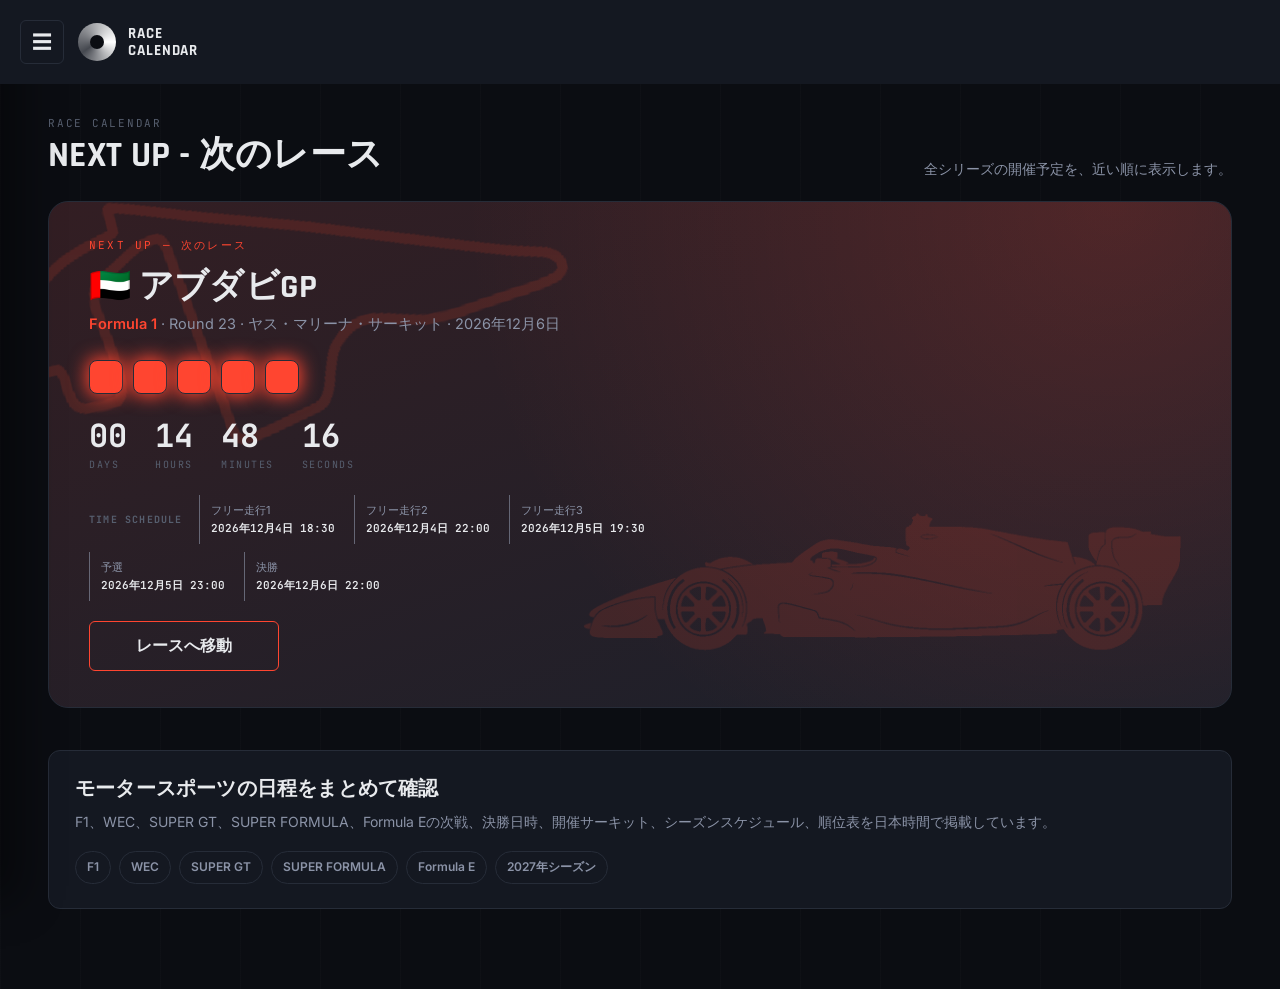
==== index.html @ 75c9a81f "Add files via upload" ====
<!--
  RACE CALENDAR — モータースポーツ観戦カレンダー
  ================================================
  ファイル構成（すべて同じフォルダに置いて index.html を開いてください。
  サブフォルダは使っていません）:
    index.html            … 画面の骨組み（このファイル）
    styles.css            … 見た目（レイアウト・配色・レスポンシブ対応）
    script.js              … 画面の動作（カレンダー描画・モーダル表示など）
    series-f1.js            ┐
    series-wec.js            │
    series-supergt.js        │ シリーズごとのレースデータ（日程・
    series-superformula.js   │ セッション・順位表）。script.js より
    series-formulae.js      ┘ 集約される
  中身は id="..." を付けた空の入れ物（div など）を用意しておき、
  script.js がその中身を毎回作り直す「描画関数」方式になっています。

  ◆ 車のシルエット／コース図を好きな画像に差し替えたい場合
  各 series-◯◯.js の中で、以下のように「画像ファイルへのパス」を追加すると、
  自動生成の線画の代わりに、その画像をシリーズのテーマカラーで
  表示します。透明PNGを使うと、透明部分を保ったままきれいに表示されます。
  画像は images フォルダに置き、スラッシュ（/）区切りで指定してください。
    ・シリーズ全体の車シルエットを変える → シリーズの "carImage": "images/任意のファイル名.png"
      例）"id": "f1", "carImage": "images/f1-car.png", ...
    ・特定のレース1つのコース図を変える → そのレースの "trackImage": "images/任意のファイル名.png"
      例）{ "round":1, "name":"...", "trackImage":"images/suzuka-map.png", ... }
  透明PNG（背景が透明なシルエットや図）を使うと自然になじみます。
-->
<!DOCTYPE html>
<html lang="ja">
<head>
<meta charset="UTF-8">
<meta name="viewport" content="width=device-width, initial-scale=1.0">
<title>RACE CALENDAR — モータースポーツ観戦カレンダー</title>
<meta name="description" content="F1、WEC、SUPER GT、SUPER FORMULA、Formula Eのレース日程、決勝開始時刻、サーキット、順位表を日本時間でまとめて確認できるモータースポーツカレンダーです。">
<meta name="robots" content="index, follow, max-image-preview:large">
<meta name="theme-color" content="#10141d">
<meta property="og:locale" content="ja_JP">
<meta property="og:type" content="website">
<meta property="og:site_name" content="RACE CALENDAR">
<meta property="og:title" content="RACE CALENDAR — モータースポーツ観戦カレンダー">
<meta property="og:description" content="主要モータースポーツの次戦、日程、タイムスケジュール、順位表を日本時間で確認できます。">
<meta name="twitter:card" content="summary">
<meta name="twitter:title" content="RACE CALENDAR — モータースポーツ観戦カレンダー">
<meta name="twitter:description" content="主要モータースポーツの次戦、日程、タイムスケジュール、順位表を日本時間で確認できます。">
<link rel="canonical" id="canonicalLink" href="./">
<link rel="icon" href="favicon.svg" type="image/svg+xml">
<link rel="preconnect" href="https://fonts.googleapis.com">
<link rel="preconnect" href="https://fonts.gstatic.com" crossorigin>
<link href="https://fonts.googleapis.com/css2?family=Rajdhani:wght@500;600;700&family=Inter:wght@400;500;600&family=JetBrains+Mono:wght@400;500;700&display=swap" rel="stylesheet">
<link rel="stylesheet" href="styles.css?v=20260815-seo">
</head>
<body>

<header class="app-header">
  <button class="menu-toggle" id="menuToggle" aria-label="メニューを開く">☰</button>
  <a class="brand" id="homeButton" href="index.html" aria-label="ホームへ戻る">
    <span class="brand-mark"></span>
    <span class="brand-text">RACE<br>CALENDAR</span>
  </a>
</header>

<div class="app">
  <!-- サイドバー：中身の <nav id="seriesNav"> は空のままにしておき、
       JS の renderNav() がシリーズ一覧ボタンを流し込む -->
  <aside class="sidebar" id="sidebar">
    <button class="sidebar-collapse" id="sidebarCollapse" aria-label="サイドバーを折りたたむ" aria-pressed="false">‹</button>
    <div class="sidebar-label">シリーズを選択</div>
    <nav class="series-nav" id="seriesNav"></nav>
    <div class="sidebar-footer">
      <div class="clock-label">現在時刻 (JST)</div>
      <div class="clock" id="clock">--:--:--</div>
    </div>
  </aside>

  <main class="main">
    <!-- ホーム：全シリーズを横断して、直近のレースを表示する -->
    <section class="home-view" id="homeView">
      <div class="home-heading">
        <div>
          <div class="home-eyebrow">RACE CALENDAR</div>
          <h1>NEXT UP - 次のレース</h1>
        </div>
        <p>全シリーズの開催予定を、近い順に表示します。</p>
      </div>
      <div class="home-featured" id="homeFeatured"></div>
      <section class="home-upcoming-section">
        <div class="section-heading"><h2>まもなく開催</h2><span>UPCOMING RACES</span></div>
        <div class="home-upcoming" id="homeUpcoming"></div>
      </section>
      <section class="seo-intro" aria-labelledby="seoIntroTitle">
        <h2 id="seoIntroTitle">モータースポーツの日程をまとめて確認</h2>
        <p>F1、WEC、SUPER GT、SUPER FORMULA、Formula Eの次戦、決勝日時、開催サーキット、シーズンスケジュール、順位表を日本時間で掲載しています。</p>
        <nav class="seo-series-links" aria-label="シリーズ別レースカレンダー">
          <a href="?season=2026&amp;series=f1">F1</a>
          <a href="?season=2026&amp;series=wec">WEC</a>
          <a href="?season=2026&amp;series=supergt">SUPER GT</a>
          <a href="?season=2026&amp;series=superformula">SUPER FORMULA</a>
          <a href="?season=2026&amp;series=formulae">Formula E</a>
          <a href="2027/index.html?season=2027&amp;series=f1">2027年シーズン</a>
        </nav>
      </section>
    </section>

    <div class="series-view" id="seriesView" hidden>
    <div class="series-toolbar"><label class="season-picker" for="seasonSelect"><span>シーズン</span><select id="seasonSelect" aria-label="シーズンを選択"></select></label></div>
    <!-- ヒーロー：次のレース名・カウントダウン・背景の車シルエット。
         中の id 付き要素は renderHero() が毎回書き換える -->
    <section class="hero" id="hero">
      <div class="hero-car" id="heroCar"></div>
      <div class="hero-track" id="heroTrack" aria-hidden="true"></div>
      <div class="hero-content">
        <div class="hero-eyebrow">NEXT UP — 次のレース</div>
        <h1 class="hero-title" id="heroRaceName">読み込み中...</h1>
        <div class="hero-meta" id="heroMeta"></div>
        <div class="lights" id="lights" aria-hidden="true">
          <div class="light"></div><div class="light"></div><div class="light"></div><div class="light"></div><div class="light"></div>
        </div>
        <div class="countdown" id="countdown">
          <div class="cd-block"><span id="cdDays">--</span><label>DAYS</label></div>
          <div class="cd-block"><span id="cdHours">--</span><label>HOURS</label></div>
          <div class="cd-block"><span id="cdMins">--</span><label>MINUTES</label></div>
          <div class="cd-block"><span id="cdSecs">--</span><label>SECONDS</label></div>
        </div>
        <div class="hero-sessions" id="heroSessions" aria-label="タイムスケジュール"></div>
      </div>
    </section>

    <!-- 月間カレンダー：日付マスは renderCalendar() が月替わりのたびに全部作り直す -->
    <section class="calendar-section">
      <div class="cal-header">
        <button class="cal-nav-btn" id="prevMonth" aria-label="前の月">‹</button>
        <h2 id="monthLabel">-</h2>
        <button class="cal-nav-btn" id="nextMonth" aria-label="次の月">›</button>
      </div>
      <div class="cal-grid" id="calGrid"></div>
    </section>

    <!-- シーズンスケジュール一覧：レースカードは renderList() が生成 -->
    <section class="race-list-section">
      <h2 id="listTitle">シーズンスケジュール</h2>
      <div class="race-list" id="raceList"></div>
    </section>

    <!-- 順位表：renderStandings() がシリーズごとの公式データから生成 -->
    <section class="standings-section">
      <h2 id="standingsTitle">ランキング</h2>
      <div class="standings-switch" role="group" aria-label="順位表の表示切り替え">
        <button type="button" class="active" data-standings-mode="drivers">ドライバーズ</button>
        <button type="button" data-standings-mode="teams">チーム</button>
      </div>
      <div class="standings-note" id="standingsNote"></div>
      <div class="standings-table" id="standingsTable"></div>
    </section>
    </div>
  </main>
</div>

<!-- レース詳細モーダル：普段は非表示（.openが付くと画面中央に表示される）。
     openRaceModal() が呼ばれるとこの中身を書き換えて表示する -->
<div class="modal-overlay" id="modalOverlay">
  <div class="modal" role="dialog" aria-modal="true" aria-labelledby="modalRaceName">
    <button class="modal-close" id="modalClose" aria-label="閉じる">✕</button>
    <div class="modal-header">
      <div class="modal-track" id="modalTrack"></div>
      <div class="modal-title">
        <h3 id="modalRaceName">-</h3>
        <div class="sub" id="modalSub">-</div>
      </div>
    </div>
    <div class="modal-section-label">セッションスケジュール</div>
    <div class="session-list" id="modalSessions"></div>
  </div>
</div>

<!-- シリーズごとのデータファイル（レース日程・順位表など）。
     ここに書かれた順番がサイドバーの並び順になる。
     読み込み後、各ファイルが window.SERIES_DATA に自分のシリーズを追加していく。
     script.js（画面の動作を作るメインのコード）は必ずこれらより後で読み込む -->
<script src="series-f1.js"></script>
<script src="series-wec.js?v=20260813-lmgt3-teams"></script>
<script src="series-supergt.js"></script>
<script src="series-superformula.js?v=20260815-simple-race-names"></script>
<script src="series-formulae.js?v=20260815-fe-china-map"></script>
<script src="home.js?v=20260815-five-upcoming-races"></script>
<script src="seo.js?v=20260815-seo"></script>
<script src="script.js?v=20260815-seo"></script>
</body>
</html>
---- styles.css ----
/* ==========================================================
     配色・共通トークン
     ここで定義した色や角丸のサイズを、下のあらゆるパーツが
     var(--◯◯) の形で参照している。色を変えたい時はここだけ直せばよい。
     --accent は「現在選択中のシリーズの色」を指し、
     JavaScript 側で switch のたびに document.documentElement の
     スタイルとして書き換えている（例: var(--red) → var(--blue)）。
     ========================================================== */
  :root{
    --bg:#0B0D12;          /* ページ全体の背景色（濃いアスファルト色） */
    --surface:#141821;      /* カードやサイドバーなど「面」の背景色 */
    --surface-alt:#1B202B;  /* surface よりわずかに明るい面（ホバー時など） */
    --line:#262C38;         /* 境界線の色 */
    --text:#E8EAED;         /* 主要な文字色 */
    --text-dim:#8B93A7;     /* 補助的な文字色（サーキット名など） */
    --text-faint:#565E6E;   /* さらに目立たせない文字色（ラベルなど） */
    /* --- 各レースシリーズのテーマカラー（色見本） --- */
    --red:#FF4530;      /* F1 */
    --amber:#FFB020;    /* SUPER GT */
    --green:#3DFF8C;    /* 決勝スタートランプ点灯時の色にも使用 */
    --blue:#3DA8FF;     /* WEC */
    --purple:#B47DFF;   /* 予備 */
    --orange:#FF8A3D;   /* SUPER FORMULA */
    --teal:#2DD4BF;     /* SUPER耐久 */
    --lime:#C6FF3D;     /* Formula E */
    --pink:#FF5FA8;     /* 予備 */
    --gold:#FFC94D;     /* 順位表の1位ハイライト用 */
    --radius-s:6px;   /* 小さい角丸（ボタンなど） */
    --radius-m:12px;  /* 中くらいの角丸（カードなど） */
    --radius-l:20px;  /* 大きい角丸（セクション全体など） */
    --accent: var(--red); /* 現在選択中シリーズのテーマカラー（JSで動的に切替） */
  }

  /* ページ全体の初期化（余白リセット・箱の計算方法を統一） */
  *{box-sizing:border-box; margin:0; padding:0;}
  html{scroll-behavior:smooth;}
  body{
    background:var(--bg);
    color:var(--text);
    font-family:'Inter', sans-serif;
    min-height:100vh;
    background-image:repeating-linear-gradient(90deg, rgba(255,255,255,0.015) 0px, rgba(255,255,255,0.015) 1px, transparent 1px, transparent 80px);
  }
  /* ホームは無地、シリーズ画面だけ選択中のテーマカラーで背景を染める。 */
  body.series-active{
    background-image:
      radial-gradient(circle at 85% -10%, color-mix(in srgb, var(--accent) 16%, transparent), transparent 42%),
      repeating-linear-gradient(90deg, rgba(255,255,255,0.015) 0px, rgba(255,255,255,0.015) 1px, transparent 1px, transparent 80px);
  }

  h1,h2,h3{font-family:'Rajdhani', sans-serif; font-weight:700; letter-spacing:0.01em;}
  ::selection{ background:var(--accent); color:#0B0D12; }
  a, button{ font-family:inherit; }

  /* ==========================================================
     全体レイアウト
     画面は「サイドバー（左）＋メイン（右）」の横並び(flex)構成。
     スマホ幅では .menu-toggle（ハンバーガーボタン）でサイドバーの
     表示/非表示を切り替える（詳しくは末尾の @media 参照）。
     ========================================================== */
  .app{ display:flex; min-height:100vh; }

  .app-header{
    position:fixed; inset:0 0 auto 0; z-index:70; height:84px;
    display:flex; align-items:center; gap:14px; padding:0 20px;
    background:var(--surface); border-bottom:0;
    backdrop-filter:blur(14px); -webkit-backdrop-filter:blur(14px);
  }

  /* PC・スマホ共通のサイドバー開閉ボタン */
  .menu-toggle{
    display:block;
    position:static; flex:none;
    width:44px; height:44px;
    background:var(--surface); border:1px solid var(--line);
    color:var(--text); border-radius:var(--radius-s);
    font-size:20px; cursor:pointer;
  }

  /* 左側のサイドバー本体（シリーズ切替ナビ＋現在時刻） */
  .sidebar{
    width:260px; min-width:260px;
    background:var(--surface);
    border-right:0;
    padding:94px 20px 28px;
    display:flex; flex-direction:column;
    position:fixed; left:0; top:0; height:100vh;
    overflow-y:auto; z-index:50; transform:translateX(-100%);
    box-shadow:20px 0 40px rgba(0,0,0,0.4); transition:transform .25s ease;
  }
  .sidebar.open{ transform:translateX(0); }

  .brand{ display:flex; align-items:center; gap:12px; position:static; margin:0; background:none; border:0; cursor:pointer; text-align:left; text-decoration:none; }
  .brand:focus-visible,.sidebar-collapse:focus-visible{ outline:2px solid var(--accent); outline-offset:3px; }
  .brand-mark{
    width:38px; height:38px; border-radius:50%;
    background:conic-gradient(from 90deg, #fff, #ffffff35 40%, #fff);
    display:flex; align-items:center; justify-content:center;
    position:relative; flex:none;
  }
  body.series-active .brand-mark{
    background:conic-gradient(from 90deg, var(--accent), #fff2 40%, var(--accent));
  }
  .brand-mark::after{
    content:""; width:14px; height:14px; border-radius:50%;
    background:var(--bg);
  }
  .brand-text{
    font-family:'Rajdhani', sans-serif; font-weight:700;
    font-size:15px; line-height:1.15; letter-spacing:0.06em; color:var(--text);
  }
  .sidebar-collapse{
    display:none;
    position:absolute; right:12px; left:auto; top:32px; z-index:2; width:30px; height:30px;
    border:1px solid var(--line); border-radius:50%; background:var(--surface-alt); color:var(--text-dim);
    cursor:pointer; font-size:22px; line-height:1; transition:transform .22s ease, color .15s ease;
  }
  .sidebar-collapse:hover{ color:var(--text); border-color:var(--accent); }
  .sidebar.collapsed{ width:78px; min-width:78px; padding:94px 14px 28px; overflow:visible; }
  .sidebar.collapsed .sidebar-label,.sidebar.collapsed .series-btn span:not(.dot),.sidebar.collapsed .sidebar-footer{ display:none; }
  .sidebar.collapsed .series-btn{ justify-content:center; padding:12px; }
  .sidebar.collapsed .sidebar-collapse{
    /* 折りたたみ時はロゴアイコンの横、サイドバー外側に表示する */
    right:-112px; left:auto; top:32px; transform:rotate(180deg);
  }

  .series-toolbar{ display:flex; justify-content:flex-end; margin-bottom:16px; }
  .season-picker{ display:flex; flex-direction:column; gap:6px; width:154px; }
  .season-picker span{ font-family:'JetBrains Mono',monospace; font-size:10px; letter-spacing:.13em; color:var(--text-faint); }
  .season-picker select{ width:100%; appearance:none; background:var(--surface-alt); color:var(--text); border:1px solid var(--line); border-radius:var(--radius-s); padding:9px 11px; font:600 13px 'JetBrains Mono',monospace; cursor:pointer; }
  .season-picker select:focus-visible{ outline:2px solid var(--accent); outline-offset:2px; }

  .sidebar-label{
    font-family:'JetBrains Mono', monospace; font-size:11px;
    letter-spacing:0.12em; color:var(--text-faint); margin-bottom:14px;
    text-transform:uppercase;
  }

  /* シリーズ切替ボタンの並び（中身は JS の renderNav() が生成する） */
  .series-nav{ display:flex; flex-direction:column; gap:4px; }
  .series-btn{
    display:flex; align-items:center; gap:12px;
    background:transparent; border:1px solid transparent;
    color:var(--text-dim); text-align:left;
    padding:10px 12px; border-radius:var(--radius-s);
    cursor:pointer; font-size:13.5px; font-weight:500;
    width:100%; text-decoration:none;
    transition:background .15s ease, color .15s ease, border-color .15s ease;
  }
  .series-btn .dot{
    width:9px; height:9px; border-radius:50%; flex:none;
    background:var(--dot-color, var(--text-faint));
    box-shadow:0 0 0 3px transparent;
    transition:box-shadow .15s ease;
  }
  .series-btn:hover{ background:var(--surface-alt); color:var(--text); }
  .series-btn:focus-visible{ outline:2px solid var(--accent); outline-offset:2px; }
  .series-btn.active{ background:var(--surface-alt); color:var(--text); border-color:var(--line); }
  .series-btn.active .dot{ box-shadow:0 0 0 3px color-mix(in srgb, var(--dot-color) 25%, transparent); }
  .series-btn .count{ margin-left:auto; font-family:'JetBrains Mono', monospace; font-size:11px; color:var(--text-faint); }
  .home-nav-btn{ margin-bottom:6px; }

  .sidebar-footer{ margin-top:auto; padding-top:24px; border-top:1px solid var(--line); }
  .clock-label{ font-family:'JetBrains Mono', monospace; font-size:10px; letter-spacing:0.15em; color:var(--text-faint); }
  .clock{ font-family:'JetBrains Mono', monospace; font-size:22px; color:var(--text); margin-top:4px; }

  /* ==========================================================
     メインエリア（右側）
     上から「ヒーロー（次のレース情報）」→「カレンダー」→
     「シーズンスケジュール一覧」→「順位表」の縦積み構成。
     ========================================================== */
  /* PC幅で画面いっぱいに広がるよう、横幅の上限(max-width)は設けていない。
     サイドバー(260px)を除いた残りの幅すべてを .main が使う */
  .main{ flex:1; width:100%; min-width:0; margin-left:0; padding:116px 48px 80px; transition:margin-left .25s ease, width .25s ease; }

  @media (min-width: 881px){
    .sidebar.open + .main{
      width:calc(100% - 260px);
      margin-left:260px;
    }
  }

  /* ホーム画面 */
  .home-heading{ display:flex; justify-content:space-between; align-items:end; gap:24px; margin-bottom:22px; }
  .home-eyebrow,.section-heading span{ font-family:'JetBrains Mono',monospace; font-size:11px; letter-spacing:.16em; color:var(--text-faint); }
  .home-heading h1{ font-size:36px; color:var(--text); }
  .home-heading p{ color:var(--text-dim); font-size:14px; }
  .home-featured{ --panel-accent:var(--home-color,var(--accent)); position:relative; overflow:hidden; min-height:260px; padding:36px 40px; border:1px solid var(--line); border-radius:var(--radius-l); background:linear-gradient(160deg, color-mix(in srgb, var(--panel-accent) 13%, var(--surface)) 0%, var(--surface-alt) 100%); margin-bottom:34px; }
  .home-featured::before{
    content:""; position:absolute; inset:0;
    background:radial-gradient(circle at 90% 0%, color-mix(in srgb, var(--panel-accent) 18%, transparent), transparent 55%);
    pointer-events:none;
  }
  .home-featured-content{ position:relative; z-index:1; max-width:720px; }
  .home-featured-car{ position:absolute; right:50px; bottom:-22px; z-index:0; width:600px; max-width:52%; opacity:.14; pointer-events:none; }
  .home-featured-car img,.home-featured-car svg{ display:block; width:100%; height:auto; }
  .home-featured-track{ position:absolute; z-index:0; left:-190px; top:-246px; bottom:auto; opacity:.14; transform:rotate(-13deg); pointer-events:none; }
  .home-featured-track .track-icon-img{ display:block; }
  .home-featured .hero-eyebrow{ color:var(--home-color,var(--accent)); }
  .home-featured .hero-meta .series-tag{ color:var(--home-color,var(--accent)); }
  .home-featured .home-countdown{ margin-bottom:24px; }
  .home-featured .home-sessions{ margin:0 0 20px; }
  .race-link-btn{ display:inline-flex; align-items:center; justify-content:center; padding:10px 15px; border:1px solid var(--home-color,var(--accent)); border-radius:var(--radius-s); background:transparent; color:var(--text); font-weight:600; cursor:pointer; text-decoration:none; transition:background .15s ease, color .15s ease; }
  .featured-race-link{ min-width:190px; min-height:50px; padding:13px 22px; font-size:16px; }
  .race-link-btn:hover{ background:var(--home-color,var(--accent)); color:var(--bg); }
  .section-heading{ display:flex; align-items:baseline; justify-content:space-between; margin-bottom:16px; }
  .section-heading h2{ font-size:22px; color:var(--text); }
  .home-upcoming{ display:flex; flex-direction:column; gap:10px; }
  .upcoming-card{ --home-color:var(--accent); position:relative; overflow:hidden; background:var(--surface); border:1px solid var(--line); border-left:4px solid var(--home-color); border-radius:var(--radius-m); padding:22px 24px; display:grid; grid-template-columns:185px 64px 190px minmax(0,1fr) auto; align-items:center; column-gap:18px; min-height:148px; }
  .upcoming-when{ grid-column:1; grid-row:1 / span 2; display:flex; flex-direction:column; gap:4px; }
  .upcoming-date{ font-family:'JetBrains Mono',monospace; font-size:13px; color:var(--text-dim); }
  .upcoming-days{ color:var(--home-color); font-family:'JetBrains Mono',monospace; font-size:42px; line-height:1; letter-spacing:-.06em; }
  .upcoming-days small{ font-size:15px; letter-spacing:0; margin-left:5px; }
  .upcoming-track{ grid-column:2; grid-row:1 / span 2; display:flex; align-items:center; justify-content:center; z-index:1; }
  .upcoming-track .track-icon-img{ display:block; }
  .upcoming-series{ grid-column:3; grid-row:1 / span 2; color:var(--text-dim); font-size:14px; font-weight:600; }
  .upcoming-card h3{ grid-column:4; grid-row:1; color:var(--text); font-size:24px; line-height:1.1; margin-bottom:5px; z-index:1; }
  .upcoming-circuit{ grid-column:4; grid-row:2; color:var(--text-dim); font-size:14px; line-height:1.4; z-index:1; }
  .upcoming-card .race-link-btn{ grid-column:5; grid-row:1 / span 2; width:140px; font-size:14px; z-index:1; }
  .upcoming-car{ position:absolute; right:300px; bottom:-22px; width:350px; opacity:.08; pointer-events:none; }
  .upcoming-car img,.upcoming-car svg{ display:block; width:100%; height:auto ;}
  .seo-intro{ margin-top:42px; padding:24px 26px; border:1px solid var(--line); border-radius:var(--radius-m); background:var(--surface); }
  .seo-intro h2{ color:var(--text); font-size:20px; margin-bottom:8px; }
  .seo-intro p{ color:var(--text-dim); font-size:14px; line-height:1.75; }
  .seo-series-links{ display:flex; flex-wrap:wrap; gap:8px; margin-top:16px; }
  .seo-series-links a{ padding:7px 11px; border:1px solid var(--line); border-radius:999px; color:var(--text-dim); font-size:12px; font-weight:600; text-decoration:none; }
  .seo-series-links a:hover{ border-color:var(--text-faint); color:var(--text); }
  .seo-series-links a:focus-visible{ outline:2px solid var(--accent); outline-offset:2px; }

  /* ヒーローセクション：次のレース名・カウントダウン・背景の車シルエット */
  .hero{
    --panel-accent:var(--accent);
    background:linear-gradient(160deg, color-mix(in srgb, var(--accent) 13%, var(--surface)) 0%, var(--surface-alt) 100%);
    border:1px solid var(--line);
    border-radius:var(--radius-l);
    padding:36px 40px;
    position:relative;
    overflow:hidden;
    margin-bottom:36px;
  }
  .hero::before{
    content:""; position:absolute; inset:0;
    background:radial-gradient(circle at 90% 0%, color-mix(in srgb, var(--accent) 18%, transparent), transparent 55%);
    pointer-events:none;
  }
  /* 背景に薄く表示する「そのシリーズの車シルエット」（JSのcarSVG()が中身を生成） */
  .hero-car{
    position:absolute; right:-10px; bottom:-14px; width:380px; max-width:52%;
    opacity:0.14; pointer-events:none; z-index:0; transition:opacity .3s ease;
  }
  .hero-track{
    position:absolute; left:-190px; top:-246px; bottom:auto; z-index:0; opacity:.14;
    transform:rotate(-13deg); pointer-events:none;
  }
  .hero-track .track-icon-img{ display:block; }
  .hero-car svg{ width:100%; height:auto; display:block; }
  /* 通常の画像表示に色フィルターを適用する。ローカルファイルを直接開く場合も安定して表示される。 */
  .tinted-image{
    display:block;
    filter:var(--image-filter, none);
  }
  .hero-car-img{
    width:150%; height:auto; object-fit:contain;max-width:200%;
    position:absolute; right:30px; bottom:-14px;
  }

  /* 文字エリアと背景の車が重なり始める幅では、コース図を優先する。 */
  @media (max-width: 1180px){
    .hero-car,.home-featured-car,.upcoming-car{ display:none; }
  }
  /* コース図は正方形の枠内に収める */
  .track-icon-img{
    display:inline-block; flex:none; object-fit:contain;
  }
  /* 文字情報は z-index:1 で車シルエットより手前に表示し、読みやすさを確保 */
  .hero-content{ position:relative; z-index:1; }
  .hero-sessions{ display:flex; flex-wrap:wrap; align-items:stretch; gap:8px; margin:20px 0 18px; max-width:880px; }
  .hero-sessions-title{ display:flex; align-items:center; padding-right:8px; color:var(--text-faint); font-family:'JetBrains Mono',monospace; font-size:10px; font-weight:700; letter-spacing:.12em; }
  .hero-session{ display:flex; flex-direction:column; justify-content:center; gap:3px; min-width:142px; padding:8px 11px; }
  .hero-sessions-title + .hero-session,
  .hero-session + .hero-session{ border-left:1px solid color-mix(in srgb, var(--text-dim) 62%, transparent); }
  .hero-session span{ color:var(--text-dim); font-size:11px; }
  .hero-session strong{ color:var(--text); font-family:'JetBrains Mono',monospace; font-size:11px; font-weight:600; white-space:nowrap; }
  .hero-eyebrow{ font-family:'JetBrains Mono', monospace; font-size:11px; letter-spacing:0.2em; color:var(--accent); margin-bottom:10px; }
  .hero-title{ font-size:34px; color:var(--text); margin-bottom:6px; }
  .hero-meta{ color:var(--text-dim); font-size:14.5px; margin-bottom:26px; }
  .hero-meta .series-tag{ color:var(--accent); font-weight:600; }

  /* F1の「スタートランプ」を模した5つのランプ。残り日数が少ないほど
     点灯数が増え、レース当日は緑（.go）になる（JSのsetLights()が制御） */
  .lights{ display:flex; gap:10px; margin-bottom:26px; }
  .light{ width:34px; height:34px; border-radius:8px; background:#2a1210; border:1px solid var(--line); transition:background .3s ease, box-shadow .3s ease; }
  .light.on{ background:var(--red); box-shadow:0 0 18px 2px color-mix(in srgb, var(--red) 70%, transparent); }
  .light.go{ background:var(--green); box-shadow:0 0 18px 2px color-mix(in srgb, var(--green) 70%, transparent); }

  /* 残り日数・時・分・秒を表示するカウントダウン表示（DAYS/HOURS/MIN/SEC） */
  .countdown{ display:flex; gap:28px; flex-wrap:wrap; }
  .cd-block{ display:flex; flex-direction:column; }
  .cd-block span{ font-family:'JetBrains Mono', monospace; font-size:32px; font-weight:700; color:var(--text); line-height:1; }
  .cd-block label{ font-family:'JetBrains Mono', monospace; font-size:10px; letter-spacing:0.15em; color:var(--text-faint); margin-top:6px; }

  /* 月間カレンダー：開催日のマスだけ色付き＆クリック可能になる
     （中身はJSのrenderCalendar()が月替わりのたびに作り直す） */
  .calendar-section{ background:var(--surface); border:1px solid var(--line); border-radius:var(--radius-l); padding:28px 30px; margin-bottom:36px; }
  .cal-header{ display:flex; align-items:center; justify-content:space-between; margin-bottom:20px; }
  .cal-header h2{ font-size:20px; color:var(--text); }
  .cal-nav-btn{ width:34px; height:34px; border-radius:var(--radius-s); background:var(--surface-alt); border:1px solid var(--line); color:var(--text-dim); cursor:pointer; font-size:16px; }
  .cal-nav-btn:hover{ color:var(--text); border-color:var(--accent); }
  .cal-nav-btn:focus-visible{ outline:2px solid var(--accent); outline-offset:2px; }

  .cal-grid{ display:grid; grid-template-columns:repeat(7, 1fr); gap:6px; }
  .cal-dow{ text-align:center; font-family:'JetBrains Mono', monospace; font-size:11px; color:var(--text-faint); padding-bottom:8px; letter-spacing:0.08em; }
  .cal-day{
    /* PC幅で列(1fr)が広がっても、セルの高さは一定の範囲に収まるようにして
       中身が空っぽの巨大な正方形にならないようにする（aspect-ratio指定はしない） */
    height:clamp(44px, 6vw, 72px);
    border-radius:var(--radius-s); background:var(--surface-alt);
    display:flex; flex-direction:column; align-items:center; justify-content:center;
    font-family:'JetBrains Mono', monospace; font-size:13px; color:var(--text-dim);
    position:relative;
  }
  .cal-day.empty{ background:transparent; }
  .cal-day.today{ box-shadow:inset 0 0 0 1.5px var(--text-faint); }
  .cal-day.race-day{ background:color-mix(in srgb, var(--accent) 16%, var(--surface-alt)); color:var(--text); cursor:pointer; font-weight:600; }
  .cal-day.race-day:hover{ background:color-mix(in srgb, var(--accent) 32%, var(--surface-alt)); }
  .cal-day.race-day::after{ content:""; position:absolute; bottom:5px; width:5px; height:5px; border-radius:50%; background:var(--accent); }
  .cal-day:focus-visible{ outline:2px solid var(--accent); outline-offset:2px; }

  /* シーズンスケジュール一覧：1レース＝1枚のカード。
     クリックするとそのレースの詳細（セッション日程）がモーダルで開く
     （中身はJSのrenderList()が生成、クリック処理はopenRaceModal()） */
  .race-list-section h2{ font-size:20px; margin-bottom:18px; color:var(--text); }
  .race-list{ display:flex; flex-direction:column; gap:10px; margin-bottom:36px; }
  .race-card{
    background:var(--surface); border:1px solid var(--line); border-left:3px solid var(--accent);
    border-radius:var(--radius-m); padding:14px 20px;
    display:grid; grid-template-columns:56px 48px 1fr auto; align-items:center; gap:16px;
    color:inherit; text-decoration:none; cursor:pointer; transition:transform .15s ease, border-color .15s ease;
  }
  .race-card:hover{ border-color:var(--accent); transform:translateY(-1px); }
  .race-card:focus-visible{ outline:2px solid var(--accent); outline-offset:2px; }
  .race-round{ font-family:'JetBrains Mono', monospace; font-size:11px; color:var(--text-faint); display:flex; flex-direction:column; gap:2px; }
  .race-round strong{ font-size:18px; color:var(--accent); font-family:'JetBrains Mono',monospace; }
  .race-track{ display:flex; align-items:center; justify-content:center; }
  .race-info h3{ font-size:16px; color:var(--text); margin-bottom:3px; font-weight:600; }
  .race-info .circuit{ font-size:12.5px; color:var(--text-dim); }
  .race-date{ font-family:'JetBrains Mono', monospace; font-size:13px; color:var(--text-dim); text-align:right; white-space:nowrap; }
  .race-card.past{ opacity:0.45; }

  /* 順位表：選択中シリーズのドライバー/チーム順位（サンプルデータ）
     （中身はJSのrenderStandings()が生成） */
  .standings-section h2{ font-size:20px; margin-bottom:8px; color:var(--text); }
  .standings-switch{ display:flex; gap:6px; margin:0 0 12px; }
  .standings-switch button{ border:1px solid var(--line); border-radius:999px; background:var(--surface-alt); color:var(--text-dim); padding:7px 13px; font:600 12px 'JetBrains Mono',monospace; cursor:pointer; }
  .standings-switch button.active{ border-color:var(--accent); background:color-mix(in srgb, var(--accent) 18%, var(--surface)); color:var(--text); }
  .standings-switch button:focus-visible{ outline:2px solid var(--accent); outline-offset:2px; }
  .standings-note{ font-size:12px; color:var(--text-faint); margin-bottom:14px; }
  .standings-table{ display:flex; flex-direction:column; gap:6px; }
  .standings-class{ display:flex; flex-direction:column; gap:6px; margin-bottom:18px; }
  .standings-class h3{ font-family:'JetBrains Mono',monospace; font-size:12px; letter-spacing:.12em; color:var(--accent); margin:2px 0 4px; }
  .standings-row{ display:grid; grid-template-columns:32px 1fr auto; align-items:center; gap:14px; background:var(--surface); border:1px solid var(--line); border-radius:var(--radius-m); padding:10px 16px; }
  .standings-row .pos{ font-family:'JetBrains Mono', monospace; font-weight:700; color:var(--accent); font-size:15px; }
  .standings-row.top1 .pos{ color:var(--gold); }
  .standings-row .driver{ display:flex; align-items:center; flex-wrap:wrap; gap:7px; font-size:14px; color:var(--text); font-weight:600; }
  .standings-row .team{ font-size:11.5px; color:var(--text-dim); }
  .standings-row .pts{ font-family:'JetBrains Mono', monospace; font-size:13px; color:var(--text-dim); text-align:right; white-space:nowrap; }

  /* レース詳細モーダル：カレンダーの開催日 or スケジュールカードを
     クリックした時に、練習走行・予選・決勝などのセッション時間を表示する
     画面全体を覆うポップアップ（JSのopenRaceModal()/closeModal()で開閉） */
  .modal-overlay{
    position:fixed; inset:0; background:rgba(5,6,9,0.72); backdrop-filter:blur(3px);
    display:flex; align-items:center; justify-content:center; z-index:200; padding:20px;
    opacity:0; pointer-events:none; transition:opacity .2s ease;
  }
  .modal-overlay.open{ opacity:1; pointer-events:auto; }
  .modal{
    background:var(--surface); border:1px solid var(--line); border-radius:var(--radius-l);
    max-width:520px; width:100%; max-height:85vh; overflow-y:auto; padding:32px; position:relative;
    transform:translateY(10px); transition:transform .2s ease;
  }
  .modal-overlay.open .modal{ transform:translateY(0); }
  .modal-close{
    position:absolute; top:18px; right:18px; width:36px; height:36px; border-radius:50%;
    background:var(--surface-alt); border:1px solid var(--line); color:var(--text-dim); cursor:pointer; font-size:18px;
  }
  .modal-close:focus-visible{ outline:2px solid var(--accent); outline-offset:2px; }
  .modal-header{ display:flex; gap:18px; align-items:center; margin-bottom:22px; padding-right:30px; }
  .modal-title h3{ font-size:21px; color:var(--text); }
  .modal-title .sub{ font-size:12.5px; color:var(--text-dim); margin-top:4px; }
  .modal-section-label{ font-family:'JetBrains Mono', monospace; font-size:11px; letter-spacing:0.15em; color:var(--text-faint); margin-bottom:10px; text-transform:uppercase; }
  .session-list{ display:flex; flex-direction:column; gap:8px; }
  .session-row{ display:flex; justify-content:space-between; align-items:center; background:var(--surface-alt); border-radius:var(--radius-s); padding:11px 14px; border-left:3px solid var(--accent); }
  .session-row .label{ font-size:13.5px; color:var(--text); font-weight:500; }
  .session-row .time{ font-family:'JetBrains Mono', monospace; font-size:12.5px; color:var(--text-dim); }

  /* スマホ・タブレット幅（880px以下）向けの調整：
     サイドバーを画面外に隠し、ハンバーガーボタンで開閉する形に切替 */
  @media (max-width: 880px){
    .menu-toggle{ display:block; }
    .sidebar{ position:fixed; z-index:50; left:0; top:0; transform:translateX(-100%); transition:transform .25s ease; box-shadow:20px 0 40px rgba(0,0,0,0.4); }
    .sidebar.open{ transform:translateX(0); }
    .sidebar.collapsed{ width:260px; min-width:260px; padding:94px 20px 28px; overflow-y:auto; }
    .sidebar.collapsed .sidebar-label,.sidebar.collapsed .series-btn span:not(.dot),.sidebar.collapsed .sidebar-footer{ display:initial; }
    .sidebar.collapsed .series-btn{ justify-content:flex-start; padding:10px 12px; }
    .sidebar-collapse{ display:none; }
    .main{ padding:108px 20px 60px; }
    .home-heading{ align-items:start; flex-direction:column; }
    .upcoming-card{ grid-template-columns:155px 56px minmax(0,1fr) auto; row-gap:6px; }
    .upcoming-when{ grid-column:1; grid-row:1 / span 3; }
    .upcoming-track{ grid-column:2; grid-row:1 / span 3; }
    .upcoming-series{ grid-column:3; grid-row:1; }
    .upcoming-card h3{ grid-column:3; grid-row:2; }
    .upcoming-circuit{ grid-column:3; grid-row:3; }
    .upcoming-card .race-link-btn{ grid-column:4; grid-row:1 / span 3; }
    .upcoming-card h3{ font-size:21px; }
    .upcoming-car{ right:140px; width:170px; }
    .hero{ padding:26px 22px; }
    .hero-title{ font-size:26px; }
    /* 大きな背景コース図を、左上に消えずカード内で見える大きさへ調整する。 */
    .hero-track{ left:-92px; top:-82px; bottom:auto; opacity:.12; transform:rotate(-13deg) scale(.70); transform-origin:left top; }
    .home-featured-track{ left:-92px; top:-82px; bottom:auto; opacity:.12; transform:rotate(-13deg) scale(.70); transform-origin:left top; }
    .race-card{ grid-template-columns:40px 40px 1fr; }
    .race-date{ grid-column:1 / -1; text-align:left; }
  }

  @media (max-width: 540px){
    .hero-sessions{ gap:6px; }
    .hero-sessions-title{ width:100%; padding:0 0 2px; }
    .hero-session{ min-width:calc(50% - 3px); flex:1; }
    .hero-session + .hero-session{ border-left:0; }
    .hero-sessions-title + .hero-session{ border-left:0; }
    .hero-session:nth-of-type(even){ border-left:1px solid color-mix(in srgb, var(--text-dim) 62%, transparent); }
    .hero-track{ left:-120px; top:-92px; opacity:.11; transform:rotate(-13deg) scale(.70); }
    .home-featured-track{ left:-120px; top:-92px; opacity:.11; transform:rotate(-13deg) scale(.70); }
    .upcoming-card{ grid-template-columns:1fr 52px auto; gap:6px 12px; }
    .upcoming-when{ grid-column:1; grid-row:1; }
    .upcoming-track{ grid-column:2; grid-row:1 / span 4; }
    .upcoming-series{ grid-column:1; grid-row:2; }
    .upcoming-card h3{ grid-column:1; grid-row:3; }
    .upcoming-circuit{ grid-column:1; grid-row:4; }
    .upcoming-card .race-link-btn{ grid-column:3; grid-row:1 / span 4; }
    .home-featured-count{ gap:12px; }
    .home-featured-count strong{ font-size:21px; }
  }

  /* OS側で「アニメーションを減らす」設定をしている人向けに、
     アニメーション・トランジションを無効化するアクセシビリティ対応 */
  @media (prefers-reduced-motion: reduce){
    *{ animation:none !important; transition:none !important; }
    html{ scroll-behavior:auto; }
  }
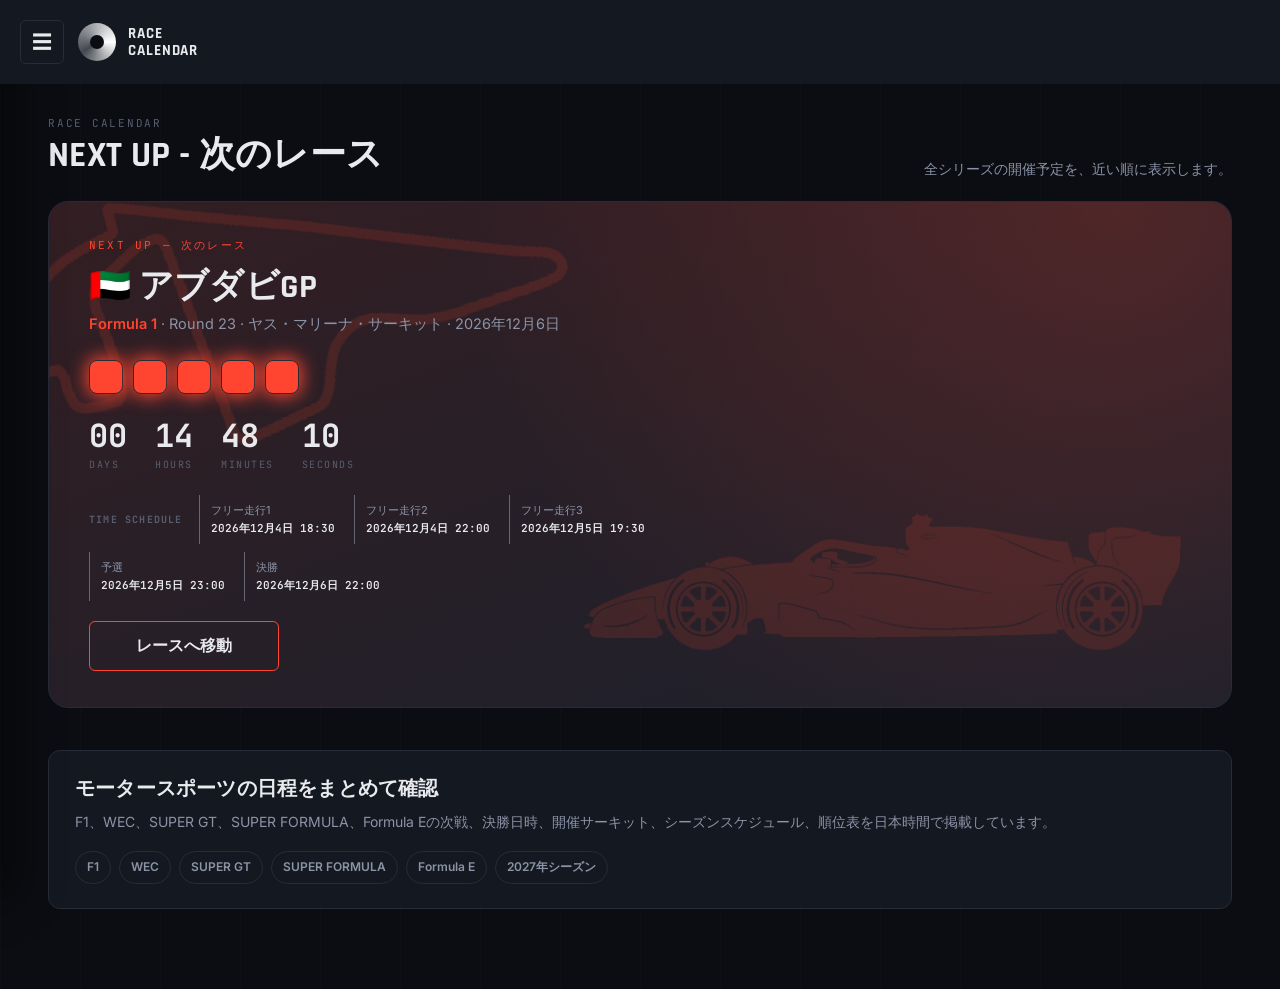
==== commit edf5c0d1: "Add production sitemap and canonical URLs" ====
--- a/index.html
+++ b/index.html
@@ -39,10 +39,12 @@
 <meta property="og:site_name" content="RACE CALENDAR">
 <meta property="og:title" content="RACE CALENDAR — モータースポーツ観戦カレンダー">
 <meta property="og:description" content="主要モータースポーツの次戦、日程、タイムスケジュール、順位表を日本時間で確認できます。">
+<meta property="og:url" content="https://racecalendar98.github.io/racecalendar/">
 <meta name="twitter:card" content="summary">
 <meta name="twitter:title" content="RACE CALENDAR — モータースポーツ観戦カレンダー">
 <meta name="twitter:description" content="主要モータースポーツの次戦、日程、タイムスケジュール、順位表を日本時間で確認できます。">
-<link rel="canonical" id="canonicalLink" href="./">
+<link rel="canonical" id="canonicalLink" href="https://racecalendar98.github.io/racecalendar/">
+<link rel="sitemap" type="application/xml" href="https://racecalendar98.github.io/racecalendar/sitemap.xml">
 <link rel="icon" href="favicon.svg" type="image/svg+xml">
 <link rel="preconnect" href="https://fonts.googleapis.com">
 <link rel="preconnect" href="https://fonts.gstatic.com" crossorigin>
@@ -182,7 +184,7 @@
 <script src="series-superformula.js?v=20260815-simple-race-names"></script>
 <script src="series-formulae.js?v=20260815-fe-china-map"></script>
 <script src="home.js?v=20260815-five-upcoming-races"></script>
-<script src="seo.js?v=20260815-seo"></script>
-<script src="script.js?v=20260815-seo"></script>
+<script src="seo.js?v=20260815-sitemap"></script>
+<script src="script.js?v=20260815-sitemap"></script>
 </body>
 </html>
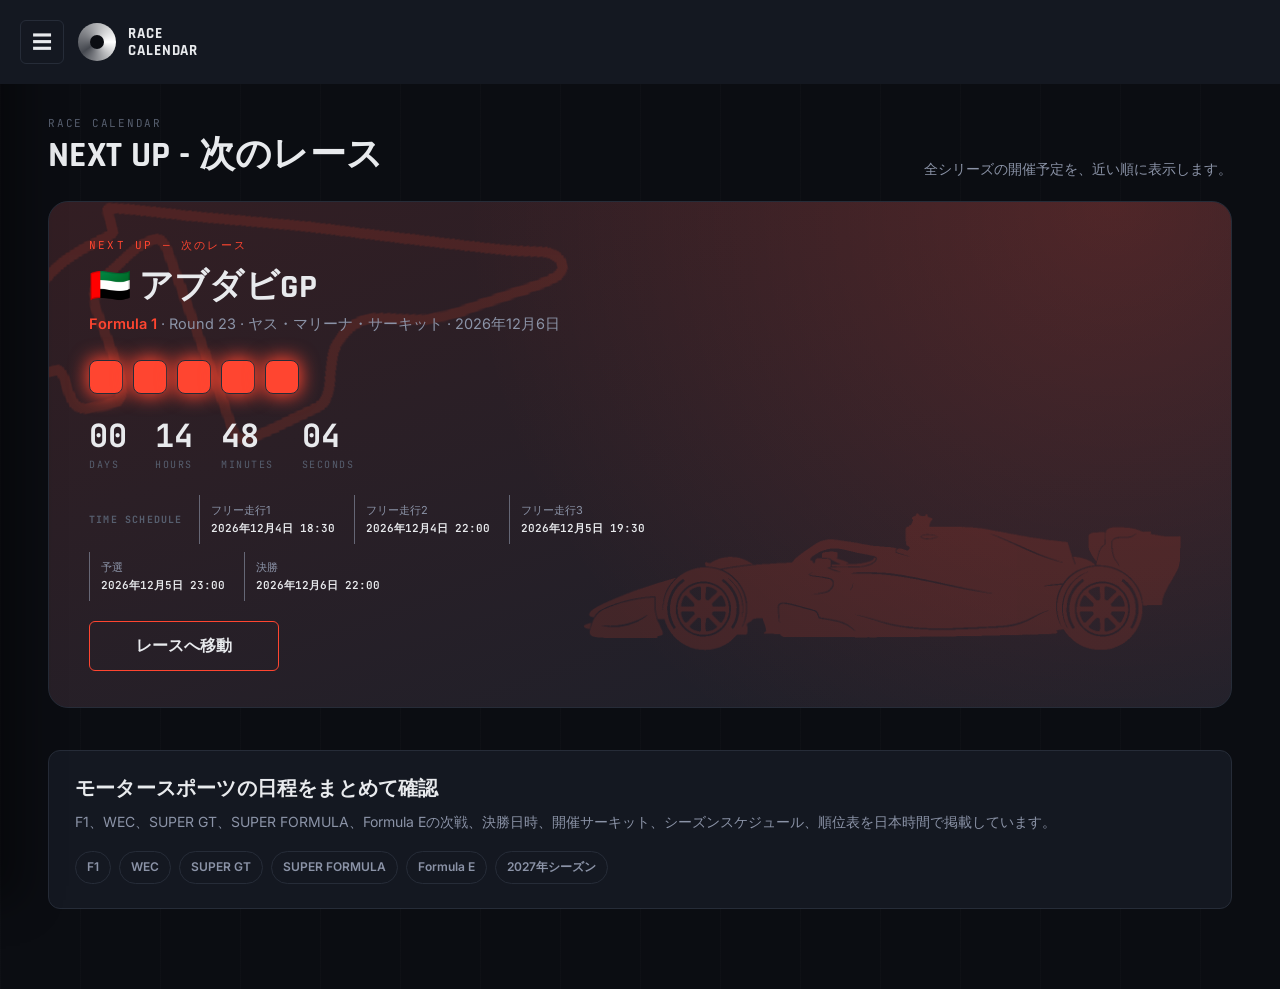
==== commit 136ffd1c: "Add Search Console verification tag" ====
--- a/index.html
+++ b/index.html
@@ -33,6 +33,7 @@
 <title>RACE CALENDAR — モータースポーツ観戦カレンダー</title>
 <meta name="description" content="F1、WEC、SUPER GT、SUPER FORMULA、Formula Eのレース日程、決勝開始時刻、サーキット、順位表を日本時間でまとめて確認できるモータースポーツカレンダーです。">
 <meta name="robots" content="index, follow, max-image-preview:large">
+<meta name="google-site-verification" content="Ce-ZVCruUuvqPMZ5EYqpmy9wGQrwwfwDOZL-1CFPQLg">
 <meta name="theme-color" content="#10141d">
 <meta property="og:locale" content="ja_JP">
 <meta property="og:type" content="website">
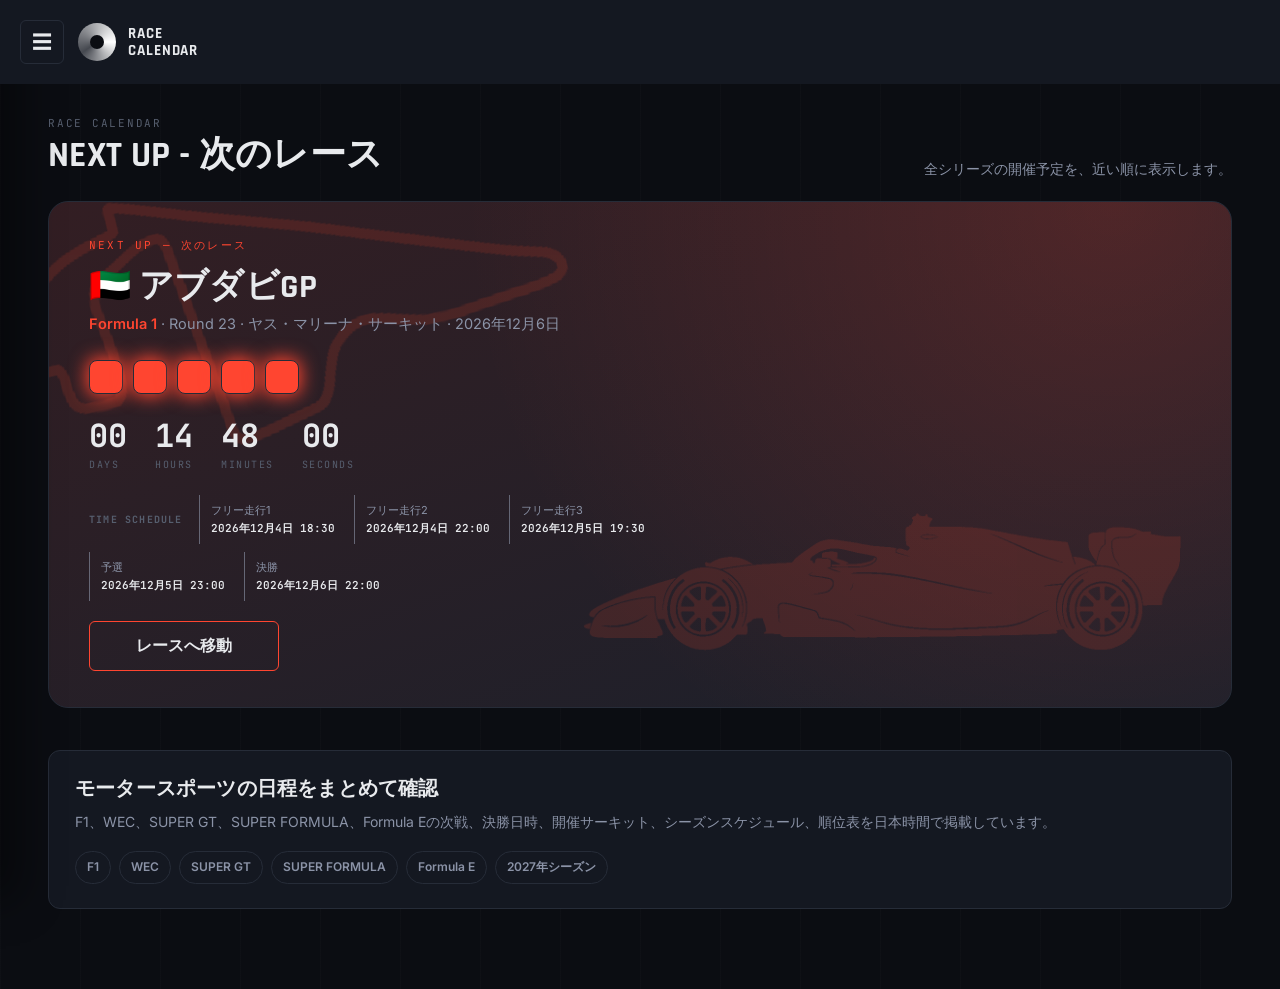
==== commit d199ce0c: "Improve upcoming race cards on mobile" ====
--- a/index.html
+++ b/index.html
@@ -50,7 +50,7 @@
 <link rel="preconnect" href="https://fonts.googleapis.com">
 <link rel="preconnect" href="https://fonts.gstatic.com" crossorigin>
 <link href="https://fonts.googleapis.com/css2?family=Rajdhani:wght@500;600;700&family=Inter:wght@400;500;600&family=JetBrains+Mono:wght@400;500;700&display=swap" rel="stylesheet">
-<link rel="stylesheet" href="styles.css?v=20260815-seo">
+<link rel="stylesheet" href="styles.css?v=20260815-mobile-upcoming">
 </head>
 <body>
 
--- a/styles.css
+++ b/styles.css
@@ -433,13 +433,26 @@
     .hero-session:nth-of-type(even){ border-left:1px solid color-mix(in srgb, var(--text-dim) 62%, transparent); }
     .hero-track{ left:-120px; top:-92px; opacity:.11; transform:rotate(-13deg) scale(.70); }
     .home-featured-track{ left:-120px; top:-92px; opacity:.11; transform:rotate(-13deg) scale(.70); }
-    .upcoming-card{ grid-template-columns:1fr 52px auto; gap:6px 12px; }
-    .upcoming-when{ grid-column:1; grid-row:1; }
-    .upcoming-track{ grid-column:2; grid-row:1 / span 4; }
-    .upcoming-series{ grid-column:1; grid-row:2; }
-    .upcoming-card h3{ grid-column:1; grid-row:3; }
-    .upcoming-circuit{ grid-column:1; grid-row:4; }
-    .upcoming-card .race-link-btn{ grid-column:3; grid-row:1 / span 4; }
+    .home-upcoming{ gap:14px; }
+    .home-upcoming-section .section-heading{ align-items:flex-end; gap:10px; }
+    .home-upcoming-section .section-heading h2{ font-size:24px; }
+    .home-upcoming-section .section-heading span{ font-size:9px; text-align:right; }
+    .upcoming-card{
+      min-height:0; padding:20px;
+      grid-template-columns:minmax(0,1fr) 72px;
+      grid-template-rows:auto auto auto auto auto;
+      gap:8px 14px;
+    }
+    .upcoming-when{ grid-column:1; grid-row:1; gap:6px; }
+    .upcoming-days{ font-size:48px; }
+    .upcoming-date{ font-size:13px; }
+    .upcoming-track{ grid-column:2; grid-row:1 / span 2; align-self:center; }
+    .upcoming-track .track-icon-img,.upcoming-track svg{ width:64px !important; height:64px !important; }
+    .upcoming-series{ grid-column:1; grid-row:2; font-size:14px; }
+    .upcoming-card h3{ grid-column:1 / -1; grid-row:3; margin:6px 0 0; font-size:24px; line-height:1.2; }
+    .upcoming-circuit{ grid-column:1 / -1; grid-row:4; font-size:15px; line-height:1.55; }
+    .upcoming-card .race-link-btn{ grid-column:1 / -1; grid-row:5; width:100%; min-height:48px; margin-top:8px; font-size:15px; }
+    .upcoming-car{ right:-30px; bottom:38px; width:240px; opacity:.055; }
     .home-featured-count{ gap:12px; }
     .home-featured-count strong{ font-size:21px; }
   }
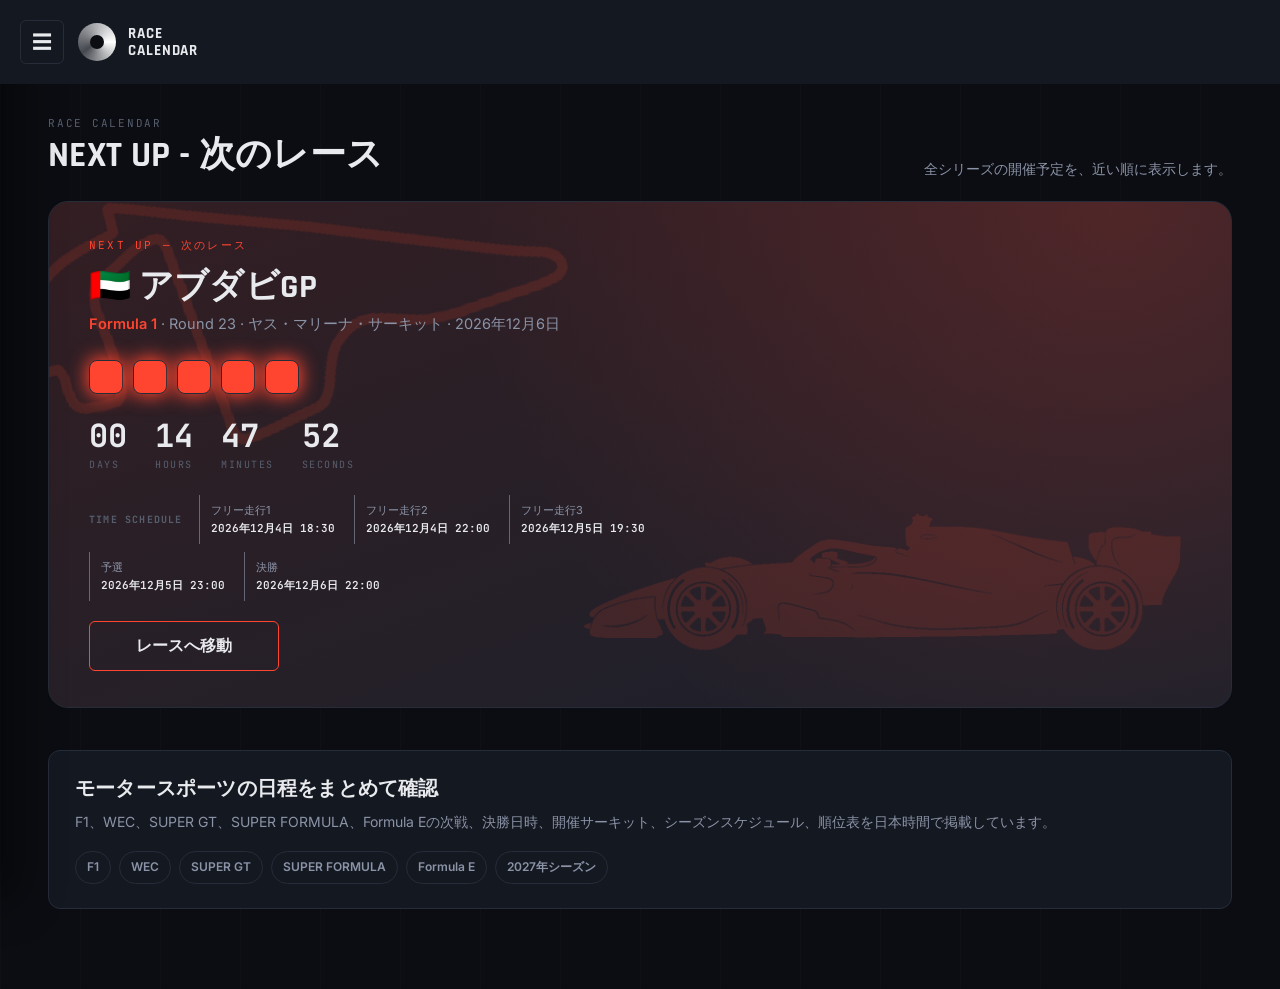
==== commit 0cf26bfa: "Restore home countdown and use Brands Hatch PNG" ====
--- a/index.html
+++ b/index.html
@@ -184,7 +184,7 @@
 <script src="series-supergt.js"></script>
 <script src="series-superformula.js?v=20260815-simple-race-names"></script>
 <script src="series-formulae.js?v=20260815-fe-china-map"></script>
-<script src="home.js?v=20260815-five-upcoming-races"></script>
+<script src="home.js?v=20260815-live-home-timer"></script>
 <script src="seo.js?v=20260815-sitemap"></script>
 <script src="script.js?v=20260815-sitemap"></script>
 </body>
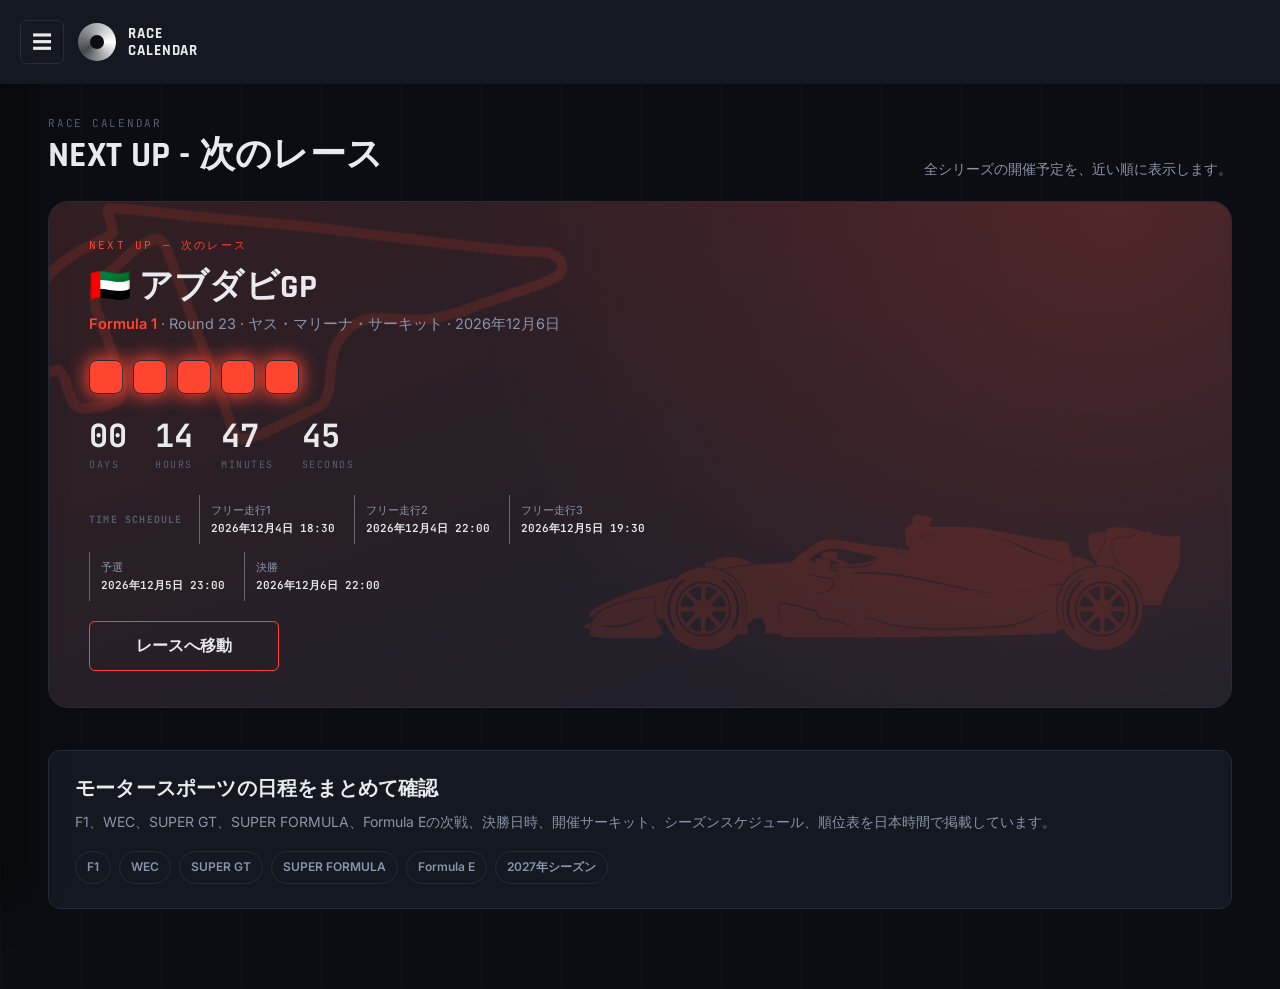
==== commit 37a48489: "Update 2026 Formula E standings" ====
--- a/index.html
+++ b/index.html
@@ -183,7 +183,7 @@
 <script src="series-wec.js?v=20260813-lmgt3-teams"></script>
 <script src="series-supergt.js"></script>
 <script src="series-superformula.js?v=20260815-simple-race-names"></script>
-<script src="series-formulae.js?v=20260815-fe-china-map"></script>
+<script src="series-formulae.js?v=20260818-final-standings"></script>
 <script src="home.js?v=20260815-live-home-timer"></script>
 <script src="seo.js?v=20260815-sitemap"></script>
 <script src="script.js?v=20260815-sitemap"></script>
